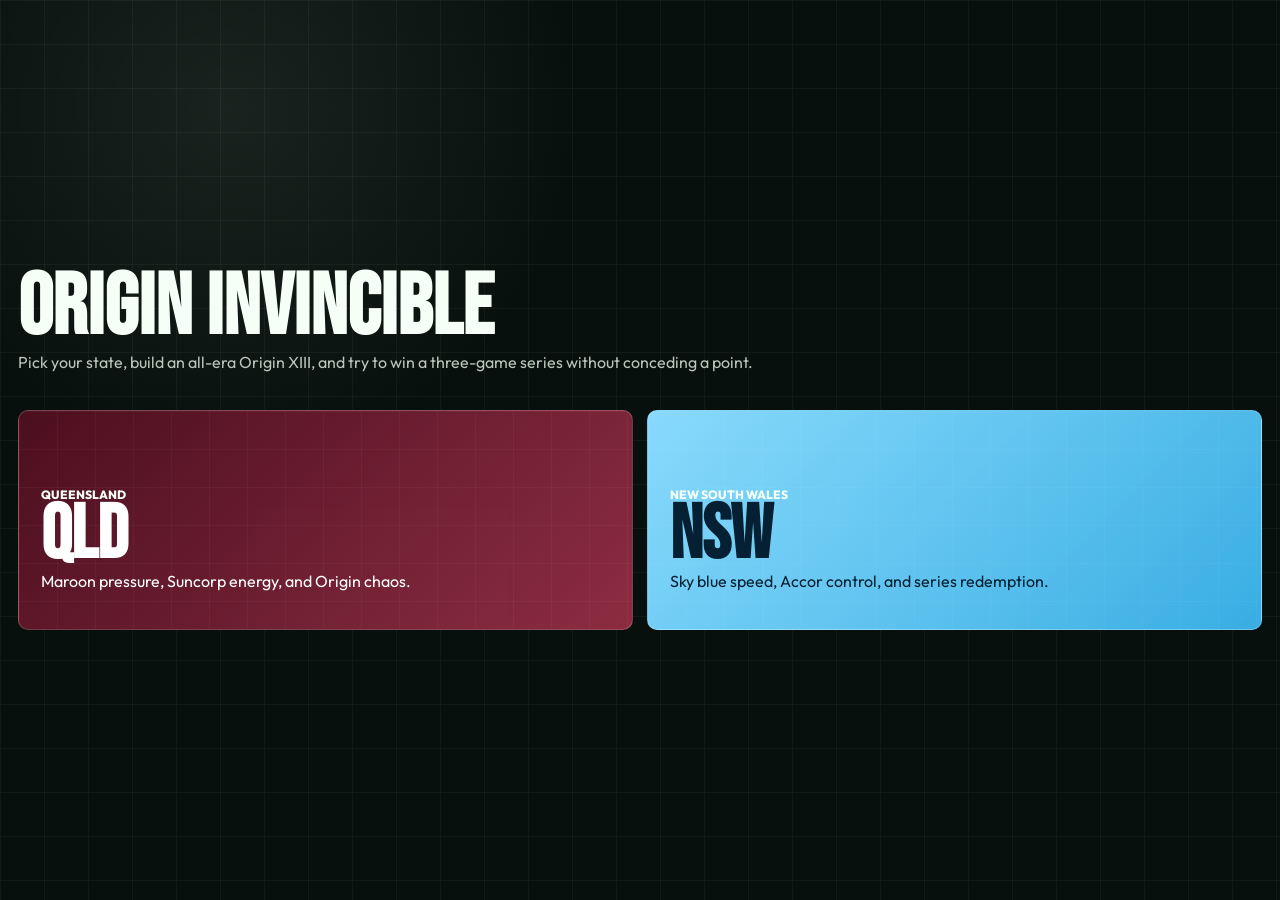
==== index.html @ 3773c42b "Add files via upload" ====
<!doctype html>
<html lang="en">
  <head>
    <meta charset="utf-8" />
    <meta name="viewport" content="width=device-width, initial-scale=1" />
    <title>Origin Invincible</title>
    <meta name="description" content="Origin Invincible is a fan-made State of Origin selection and series simulator." />
    <link rel="icon" type="image/svg+xml" href="favicon.svg" />
    <link rel="preconnect" href="https://fonts.googleapis.com" />
    <link rel="preconnect" href="https://fonts.gstatic.com" crossorigin />
    <link href="https://fonts.googleapis.com/css2?family=Bebas+Neue&family=Outfit:wght@400;600;700;800;900&display=swap" rel="stylesheet" />
    <link rel="stylesheet" href="styles.css" />
  </head>
  <body class="neutral">
    <main id="app" class="app-shell"></main>
    <script src="origin-data.js"></script>
    <script src="app.js"></script>
  </body>
</html>
---- styles.css ----
:root {
  --bg: #07100c;
  --panel: rgba(10, 20, 16, 0.92);
  --panel-2: rgba(18, 30, 24, 0.92);
  --line: rgba(255, 255, 255, 0.12);
  --text: #f4fff7;
  --muted: #b8c7bc;
  --gold: #ffd45d;
  --danger: #ff6b6b;
  --success: #52d273;
  --qld: #7b2334;
  --qld-light: #d8a2ae;
  --nsw: #70c8f2;
  --nsw-dark: #164966;
  font-family: "Outfit", Arial, sans-serif;
  color: var(--text);
  background: var(--bg);
}

* {
  box-sizing: border-box;
}

body {
  margin: 0;
  min-height: 100vh;
  color: var(--text);
  background:
    linear-gradient(rgba(255,255,255,.045) 1px, transparent 1px),
    linear-gradient(90deg, rgba(255,255,255,.045) 1px, transparent 1px),
    radial-gradient(circle at 18% 12%, rgba(255,255,255,.08), transparent 22rem),
    #07100c;
  background-size: 44px 44px, 44px 44px, auto, auto;
}

body.qld {
  --accent: var(--qld);
  --accent-2: #f0c6cf;
  --accent-ink: #fff1f4;
}

body.nsw {
  --accent: var(--nsw);
  --accent-2: #d7f3ff;
  --accent-ink: #041a27;
}

body.neutral {
  --accent: var(--gold);
  --accent-2: #fff0b8;
  --accent-ink: #211800;
}

button,
select {
  font: inherit;
}

button {
  border: 0;
  cursor: pointer;
}

button:disabled {
  cursor: not-allowed;
  opacity: .46;
}

.app-shell {
  width: min(1440px, 100%);
  margin: 0 auto;
  padding: 18px;
}

.hero {
  display: grid;
  grid-template-columns: 1fr auto;
  gap: 18px;
  align-items: end;
  padding: 20px;
  border: 1px solid var(--line);
  border-radius: 10px;
  background: linear-gradient(120deg, rgba(255,255,255,.07), rgba(255,255,255,.02)), var(--panel);
}

.brand {
  display: flex;
  align-items: center;
  gap: 14px;
}

.mark {
  width: 52px;
  height: 52px;
  border-radius: 12px;
  flex: 0 0 auto;
  box-shadow: 0 10px 26px rgba(0,0,0,.24);
}

h1,
h2,
h3,
p {
  margin-top: 0;
}

h1 {
  margin-bottom: 4px;
  font-family: "Bebas Neue", sans-serif;
  font-size: clamp(48px, 7vw, 86px);
  letter-spacing: 0;
  line-height: .9;
}

.hero p,
.subtle {
  color: var(--muted);
}

.hero-meta {
  display: flex;
  flex-wrap: wrap;
  gap: 8px;
  justify-content: flex-end;
}

.pill {
  display: inline-flex;
  align-items: center;
  gap: 6px;
  padding: 7px 10px;
  border: 1px solid var(--line);
  border-radius: 999px;
  background: rgba(255,255,255,.06);
  color: var(--text);
  font-size: 12px;
  font-weight: 800;
  text-transform: uppercase;
}

.choice-screen {
  min-height: calc(100vh - 36px);
  display: grid;
  align-content: center;
  gap: 22px;
}

.state-grid {
  display: grid;
  grid-template-columns: repeat(2, minmax(0, 1fr));
  gap: 14px;
}

.state-card {
  min-height: 220px;
  padding: 22px;
  border-radius: 10px;
  color: white;
  text-align: left;
  border: 1px solid rgba(255,255,255,.18);
  display: grid;
  align-content: end;
  position: relative;
  overflow: hidden;
}

.state-card::before {
  content: "";
  position: absolute;
  inset: 0;
  background:
    linear-gradient(90deg, rgba(255,255,255,.08) 1px, transparent 1px),
    linear-gradient(rgba(255,255,255,.08) 1px, transparent 1px);
  background-size: 38px 38px;
  opacity: .42;
}

.state-card.qld-card {
  background: linear-gradient(135deg, #4c1020, #8d2d42);
}

.state-card.nsw-card {
  color: #042032;
  background: linear-gradient(135deg, #89dafc, #39aee3);
}

.state-card > * {
  position: relative;
}

.state-card .pill {
  justify-self: start;
  width: fit-content;
  padding: 0;
  border: 0;
  background: transparent;
}

.state-card strong {
  font-family: "Bebas Neue", sans-serif;
  font-size: clamp(46px, 8vw, 76px);
  line-height: .9;
}

.layout {
  display: grid;
  grid-template-columns: minmax(330px, 430px) minmax(0, 1fr);
  gap: 14px;
  margin-top: 14px;
  align-items: start;
}

.panel {
  border: 1px solid var(--line);
  border-radius: 10px;
  background: var(--panel);
  overflow: hidden;
}

.panel-header {
  display: flex;
  justify-content: space-between;
  align-items: center;
  gap: 10px;
  padding: 14px;
  border-bottom: 1px solid var(--line);
}

.panel-header h2,
.panel-header h3 {
  margin: 0;
  font-size: 18px;
}

.panel-body {
  padding: 14px;
}

.slot-list {
  display: grid;
  gap: 8px;
}

.slot {
  min-height: 58px;
  display: grid;
  grid-template-columns: 86px 1fr auto;
  gap: 10px;
  align-items: center;
  padding: 9px;
  border: 1px solid rgba(255,255,255,.1);
  border-radius: 8px;
  background: rgba(255,255,255,.04);
}

.slot.open {
  border-color: color-mix(in srgb, var(--accent), white 20%);
  background: color-mix(in srgb, var(--accent), transparent 84%);
}

.slot-label,
.mini-label {
  color: var(--accent-2);
  font-size: 11px;
  font-weight: 900;
  text-transform: uppercase;
}

.slot-name {
  font-weight: 900;
}

.slot-meta,
.mini {
  color: var(--muted);
  font-size: 12px;
}

.replace-button,
.slot-action,
.mini-change-button {
  padding: 7px 9px;
  border-radius: 7px;
  color: var(--accent-ink);
  background: var(--accent);
  font-size: 11px;
  font-weight: 900;
  text-transform: uppercase;
}

.mini-change-button {
  padding: 5px 8px;
}

.primary-button,
.secondary-button,
.ghost-button {
  min-height: 42px;
  padding: 10px 14px;
  border-radius: 8px;
  font-weight: 900;
}

.primary-button {
  color: var(--accent-ink);
  background: var(--accent);
}

.new-series-button {
  min-width: 176px;
  min-height: 48px;
  color: #241700;
  background: linear-gradient(135deg, #ffe58b, #ffb703);
  box-shadow: 0 10px 28px rgba(255, 183, 3, .22);
}

.spin-button {
  width: 100%;
  min-height: 58px;
  font-size: 22px;
  font-family: "Bebas Neue", sans-serif;
  letter-spacing: 0;
}

.draft-actions {
  display: flex;
  align-items: center;
  gap: 10px;
  margin: 10px 0 8px;
}

.secondary-button {
  color: var(--text);
  border: 1px solid var(--line);
  background: rgba(255,255,255,.08);
}

.ghost-button {
  color: var(--text);
  background: transparent;
  border: 1px solid var(--line);
}

.offer-head {
  display: flex;
  justify-content: space-between;
  gap: 12px;
  align-items: center;
  margin: 14px 0 10px;
}

.candidate-grid {
  display: grid;
  grid-template-columns: repeat(auto-fit, minmax(230px, 1fr));
  gap: 10px;
}

.candidate {
  padding: 10px;
  border: 1px solid rgba(255,255,255,.11);
  border-radius: 8px;
  background: rgba(255,255,255,.05);
}

.candidate.unavailable {
  opacity: .42;
}

.candidate-top {
  display: grid;
  grid-template-columns: 1fr auto;
  gap: 8px;
  align-items: start;
}

.candidate-name {
  font-weight: 900;
}

.candidate-role {
  margin-top: 2px;
  color: var(--muted);
  font-size: 12px;
}

.rating {
  min-width: 42px;
  height: 42px;
  display: grid;
  place-items: center;
  border-radius: 9px;
  color: #06130d;
  font-weight: 900;
  background: #cbd5d1;
}

.rating.immortal {
  color: #241800;
  background: linear-gradient(135deg, #ffe58b, #ff9f1c);
}

.rating.elite {
  color: #fff;
  background: #e84c4f;
}

.rating.strong {
  color: #1e1300;
  background: #ffb347;
}

.rating.good {
  color: #152009;
  background: #d7e96c;
}

.rating.solid {
  color: #02160b;
  background: #75d68d;
}

.position-tags,
.slot-buttons,
.stats-grid,
.strategy-grid,
.kicker-grid {
  display: flex;
  flex-wrap: wrap;
  gap: 6px;
}

.tag {
  padding: 4px 7px;
  border-radius: 999px;
  color: var(--muted);
  border: 1px solid var(--line);
  font-size: 11px;
  font-weight: 800;
  text-transform: uppercase;
}

.tag.immortal {
  color: #231700;
  background: var(--gold);
  border-color: var(--gold);
}

.slot-buttons {
  margin-top: 10px;
}

.slot-buttons button {
  padding: 7px 9px;
  border-radius: 7px;
  color: var(--accent-ink);
  background: var(--accent);
  font-size: 11px;
  font-weight: 900;
}

.strategy-grid,
.kicker-grid {
  display: grid;
  grid-template-columns: repeat(3, minmax(0, 1fr));
  gap: 10px;
}

.strategy-card,
.kicker-card {
  text-align: left;
  padding: 12px;
  border-radius: 8px;
  border: 1px solid var(--line);
  color: var(--text);
  background: rgba(255,255,255,.05);
}

.strategy-card.active,
.kicker-card.active {
  border-color: var(--accent);
  background: color-mix(in srgb, var(--accent), transparent 82%);
}

.strategy-card strong,
.kicker-card strong {
  display: block;
}

.game-card {
  display: grid;
  gap: 12px;
}

.scoreline {
  display: flex;
  align-items: center;
  justify-content: space-between;
  gap: 10px;
  padding: 14px;
  border-radius: 10px;
  background: rgba(255,255,255,.06);
}

.score-versus {
  align-self: center;
  color: var(--accent);
  font-family: "Bebas Neue", sans-serif;
  font-size: clamp(32px, 5vw, 54px);
  line-height: .9;
  text-transform: uppercase;
}

.score {
  font-family: "Bebas Neue", sans-serif;
  font-size: clamp(56px, 9vw, 92px);
  line-height: .9;
}

.opponent-score.conceded {
  color: var(--danger);
}

.event-feed {
  display: grid;
  gap: 8px;
  max-height: 480px;
  overflow: auto;
  padding-right: 4px;
}

.event {
  display: grid;
  grid-template-columns: 54px 1fr;
  gap: 10px;
  padding: 10px;
  border-radius: 8px;
  border: 1px solid rgba(255,255,255,.1);
  background: rgba(255,255,255,.04);
}

.event.try {
  border-color: color-mix(in srgb, var(--accent), white 12%);
}

.event.against {
  border-color: rgba(255, 107, 107, .6);
  background: rgba(255, 107, 107, .13);
}

.event.against .minute,
.event.against div:last-child {
  color: #ff8d8d;
}

.event.injury {
  border-color: rgba(255,107,107,.45);
  background: rgba(255,107,107,.1);
}

.event .minute {
  color: var(--accent-2);
  font-weight: 900;
}

.status-strip {
  display: grid;
  grid-template-columns: repeat(4, minmax(0, 1fr));
  gap: 8px;
  margin-top: 14px;
}

.metric {
  padding: 10px;
  border-radius: 8px;
  background: rgba(255,255,255,.06);
}

.metric strong {
  display: block;
  font-size: 20px;
}

.panel-section {
  padding: 12px;
  border: 1px solid var(--line);
  border-radius: 10px;
  background: rgba(255,255,255,.035);
}

table {
  width: 100%;
  border-collapse: collapse;
  font-size: 13px;
}

th,
td {
  padding: 8px;
  border-bottom: 1px solid rgba(255,255,255,.08);
  text-align: left;
}

th {
  color: var(--accent-2);
  font-size: 11px;
  text-transform: uppercase;
}

.two-col {
  display: grid;
  grid-template-columns: repeat(2, minmax(0, 1fr));
  gap: 14px;
}

.result-banner {
  padding: 16px;
  border-radius: 10px;
  color: var(--accent-ink);
  background: var(--accent);
}

.result-banner.perfect {
  color: #231700;
  background: linear-gradient(135deg, #ffe58b, #ffb703);
}

.series-summary {
  display: grid;
  grid-template-columns: repeat(3, minmax(0, 1fr));
  gap: 8px;
  padding: 10px;
  border-radius: 10px;
  border: 1px solid var(--line);
  background: rgba(255,255,255,.04);
}

.summary-score,
.summary-game {
  padding: 10px;
  border-radius: 8px;
  background: rgba(255,255,255,.06);
}

.summary-score span,
.summary-game span,
.summary-game em {
  display: block;
  color: var(--muted);
  font-size: 12px;
  font-style: normal;
}

.summary-score strong {
  display: block;
  font-family: "Bebas Neue", sans-serif;
  font-size: 40px;
  line-height: .95;
}

.against-total strong {
  color: var(--danger);
}

.summary-games {
  grid-column: 1 / -1;
  display: grid;
  grid-template-columns: repeat(3, minmax(0, 1fr));
  gap: 8px;
}

@media (max-width: 920px) {
  .app-shell {
    padding: 10px;
  }

  .hero {
    grid-template-columns: 1fr;
  }

  .hero-meta {
    justify-content: flex-start;
  }

  .layout,
  .state-grid,
  .two-col,
  .strategy-grid,
  .kicker-grid,
  .status-strip,
  .series-summary,
  .summary-games {
    grid-template-columns: 1fr;
  }

  .slot {
    grid-template-columns: 78px 1fr;
  }

  .slot .slot-action {
    grid-column: 2;
    justify-self: start;
  }
}
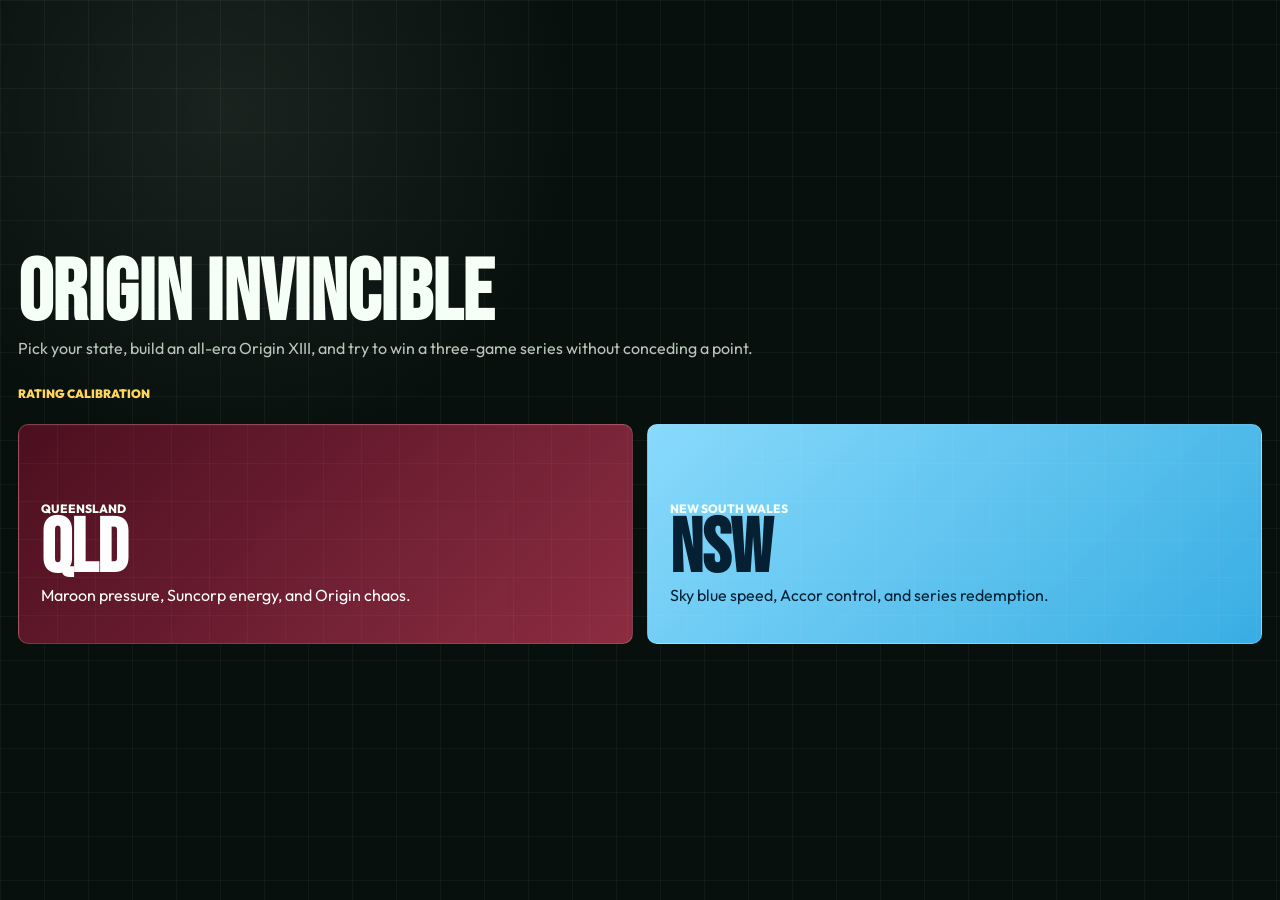
==== commit fd1c6911: "Add files via upload" ====
--- a/index.html
+++ b/index.html
@@ -13,7 +13,7 @@
   </head>
   <body class="neutral">
     <main id="app" class="app-shell"></main>
-    <script src="origin-data.js"></script>
-    <script src="app.js"></script>
+    <script src="origin-data.js?v=20260619084049"></script>
+    <script src="app.js?v=20260619084049"></script>
   </body>
 </html>
--- a/styles.css
+++ b/styles.css
@@ -151,6 +151,20 @@
   gap: 14px;
 }
 
+.calibration-link {
+  display: inline-flex;
+  margin-top: 12px;
+  color: var(--accent);
+  font-size: 12px;
+  font-weight: 900;
+  text-decoration: none;
+  text-transform: uppercase;
+}
+
+.calibration-link:hover {
+  color: var(--accent-2);
+}
+
 .state-card {
   min-height: 220px;
   padding: 22px;
@@ -443,6 +457,12 @@
   color: #231700;
   background: var(--gold);
   border-color: var(--gold);
+}
+
+.tag.cover {
+  color: var(--accent-2);
+  border-color: color-mix(in srgb, var(--accent-2), transparent 55%);
+  background: rgba(255, 255, 255, .035);
 }
 
 .slot-buttons {
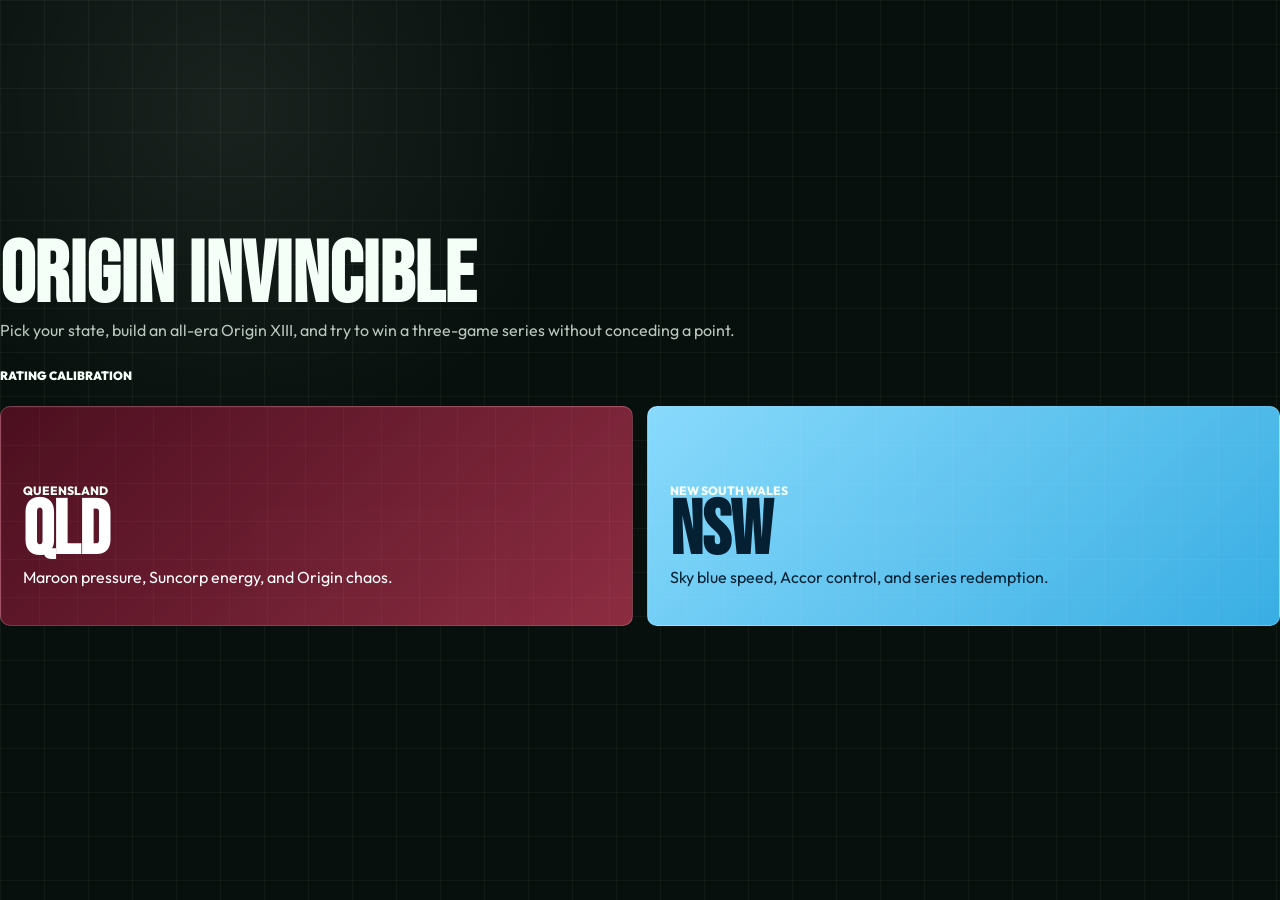
==== commit 6eed3b80: "Add files via upload" ====
--- a/index.html
+++ b/index.html
@@ -3,17 +3,26 @@
   <head>
     <meta charset="utf-8" />
     <meta name="viewport" content="width=device-width, initial-scale=1" />
-    <title>Origin Invincible</title>
-    <meta name="description" content="Origin Invincible is a fan-made State of Origin selection and series simulator." />
-    <link rel="icon" type="image/svg+xml" href="favicon.svg" />
+    <title>NRL Invincible</title>
     <link rel="preconnect" href="https://fonts.googleapis.com" />
     <link rel="preconnect" href="https://fonts.gstatic.com" crossorigin />
     <link href="https://fonts.googleapis.com/css2?family=Bebas+Neue&family=Outfit:wght@400;600;700;800;900&display=swap" rel="stylesheet" />
-    <link rel="stylesheet" href="styles.css" />
+    <link rel="icon" type="image/svg+xml" href="favicon.svg" />
+    <link rel="stylesheet" href="styles.css?v=ratings-merge-3-20260616" />
   </head>
-  <body class="neutral">
-    <main id="app" class="app-shell"></main>
-    <script src="origin-data.js?v=20260619084049"></script>
-    <script src="app.js?v=20260619084049"></script>
+  <body>
+    <main id="app" class="shell"></main>
+    <script src="player-data.js?v=position-audit-20260613"></script>
+    <script>
+      window.addEventListener("error", (event) => {
+        const scriptPath = event.target?.src ? new URL(event.target.src).pathname : "";
+        if (scriptPath.endsWith("/player-position-audit.js")) {
+          event.preventDefault();
+          window.NRL_PLAYER_POSITION_AUDIT = null;
+        }
+      }, true);
+    </script>
+    <script src="player-position-audit.js?v=position-audit-20260613"></script>
+    <script src="app.js?v=ratings-merge-3-20260616"></script>
   </body>
 </html>
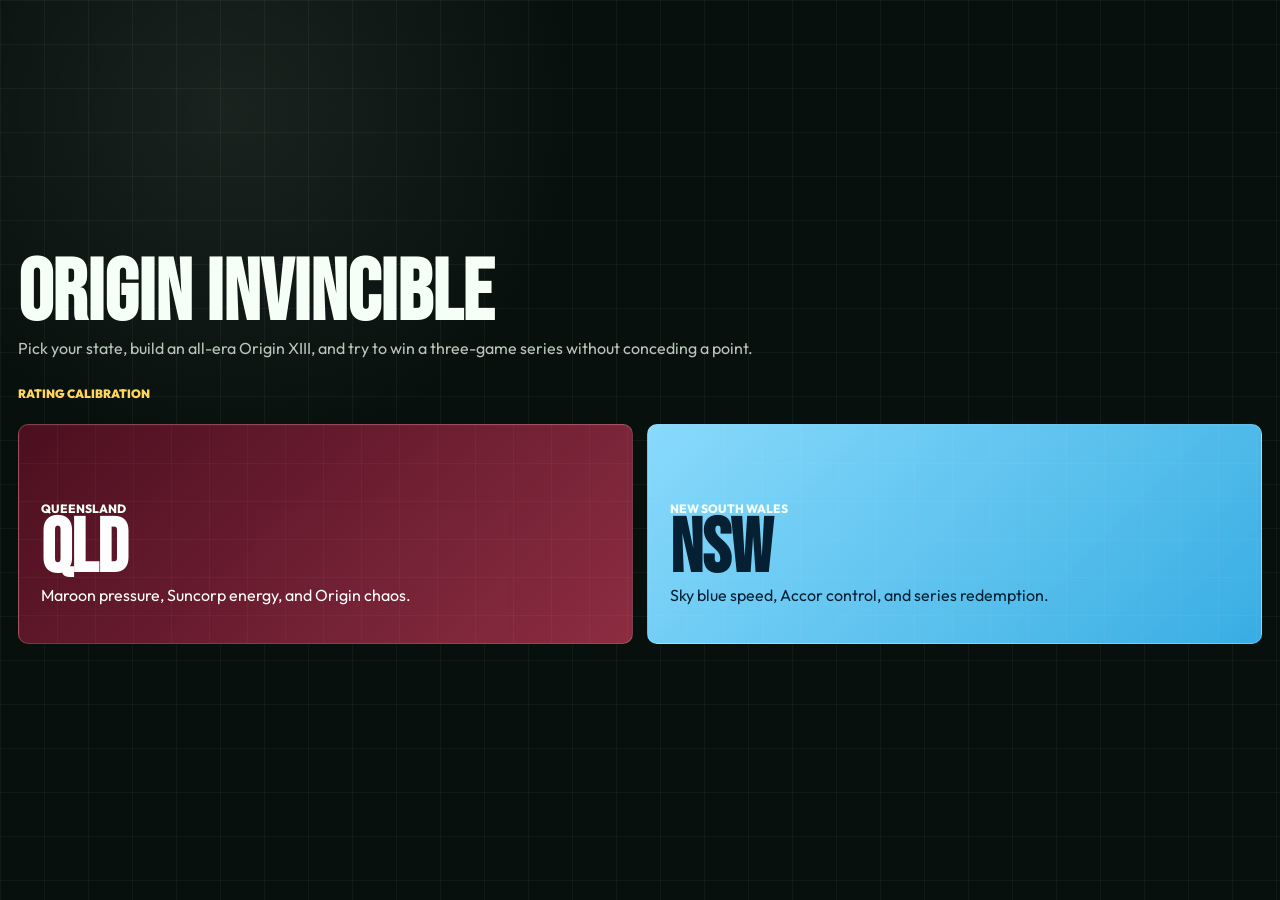
==== commit 70598462: "Add files via upload" ====
--- a/index.html
+++ b/index.html
@@ -3,26 +3,17 @@
   <head>
     <meta charset="utf-8" />
     <meta name="viewport" content="width=device-width, initial-scale=1" />
-    <title>NRL Invincible</title>
+    <title>Origin Invincible</title>
+    <meta name="description" content="Origin Invincible is a fan-made State of Origin selection and series simulator." />
+    <link rel="icon" type="image/svg+xml" href="favicon.svg" />
     <link rel="preconnect" href="https://fonts.googleapis.com" />
     <link rel="preconnect" href="https://fonts.gstatic.com" crossorigin />
     <link href="https://fonts.googleapis.com/css2?family=Bebas+Neue&family=Outfit:wght@400;600;700;800;900&display=swap" rel="stylesheet" />
-    <link rel="icon" type="image/svg+xml" href="favicon.svg" />
-    <link rel="stylesheet" href="styles.css?v=ratings-merge-3-20260616" />
+    <link rel="stylesheet" href="styles.css" />
   </head>
-  <body>
-    <main id="app" class="shell"></main>
-    <script src="player-data.js?v=position-audit-20260613"></script>
-    <script>
-      window.addEventListener("error", (event) => {
-        const scriptPath = event.target?.src ? new URL(event.target.src).pathname : "";
-        if (scriptPath.endsWith("/player-position-audit.js")) {
-          event.preventDefault();
-          window.NRL_PLAYER_POSITION_AUDIT = null;
-        }
-      }, true);
-    </script>
-    <script src="player-position-audit.js?v=position-audit-20260613"></script>
-    <script src="app.js?v=ratings-merge-3-20260616"></script>
+  <body class="neutral">
+    <main id="app" class="app-shell"></main>
+    <script src="origin-data.js?v=20260619immortalstate"></script>
+    <script src="app.js?v=20260619immortalstate"></script>
   </body>
 </html>
